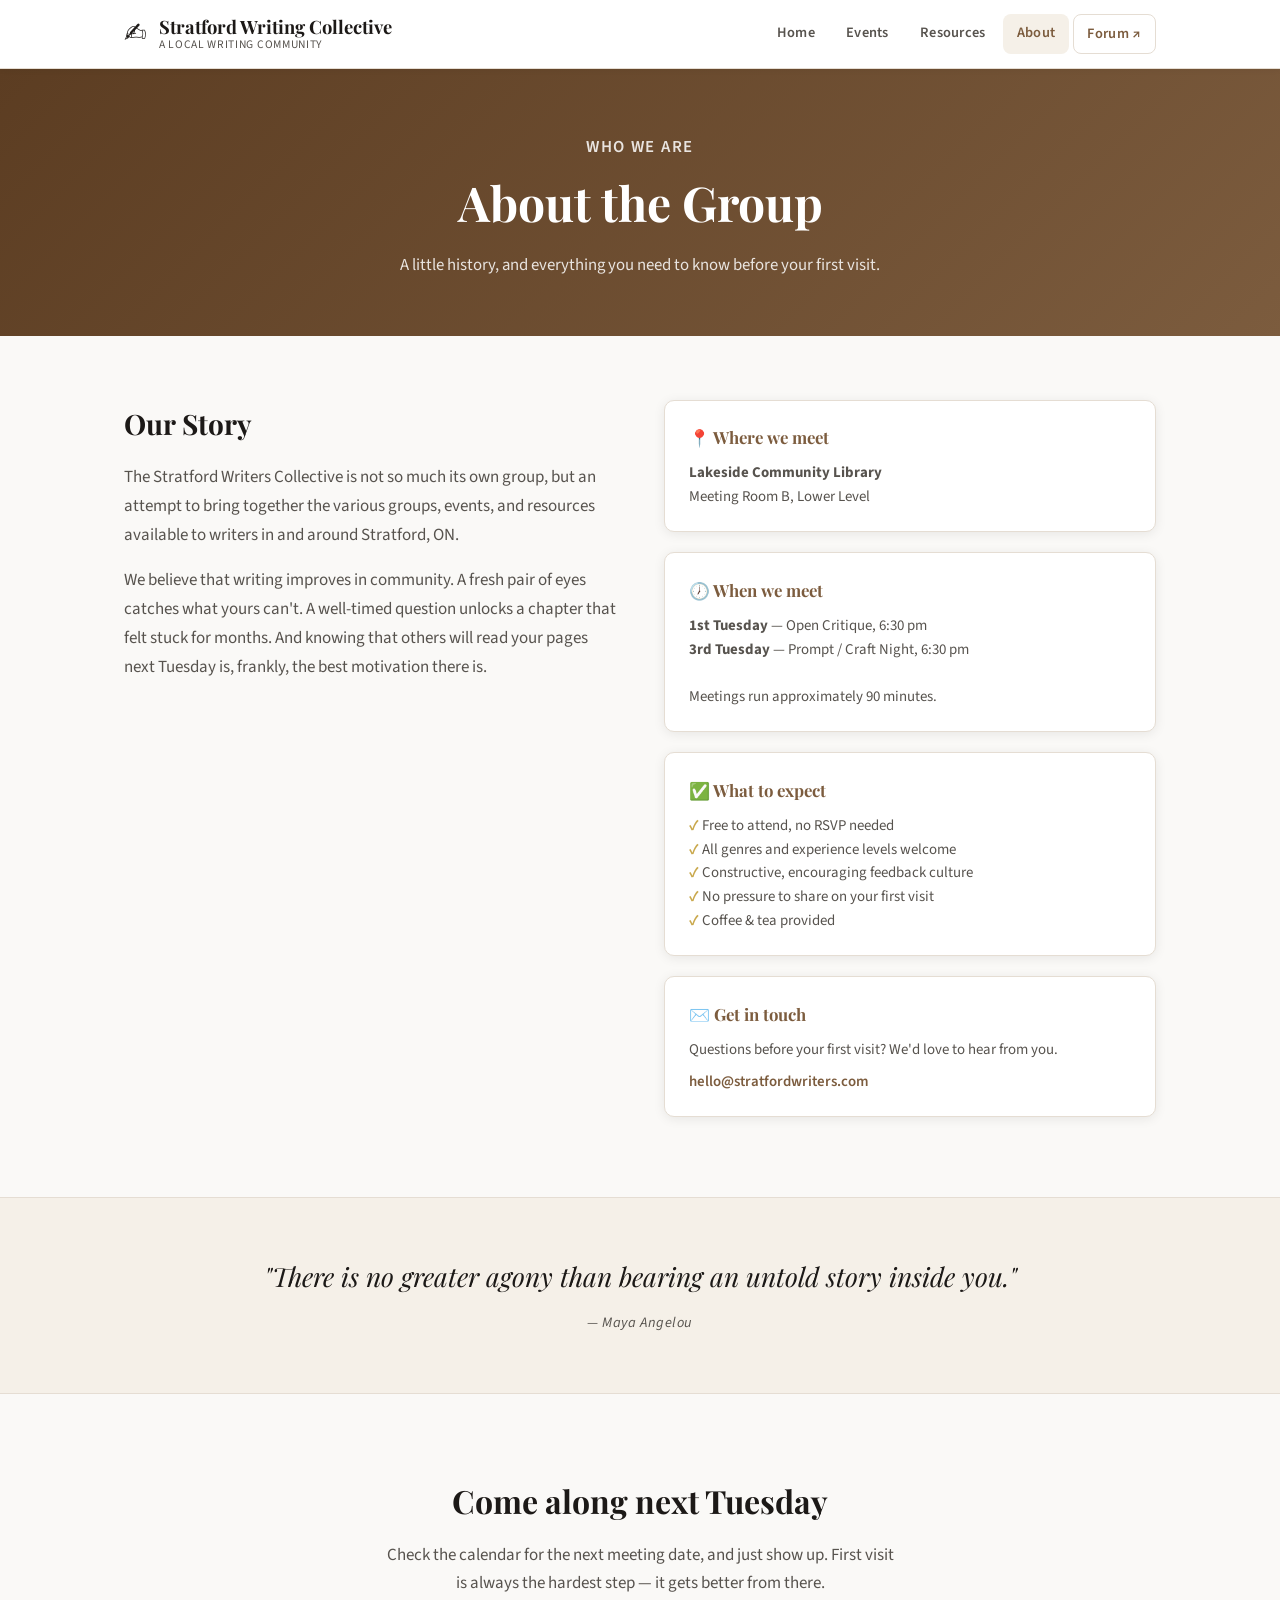
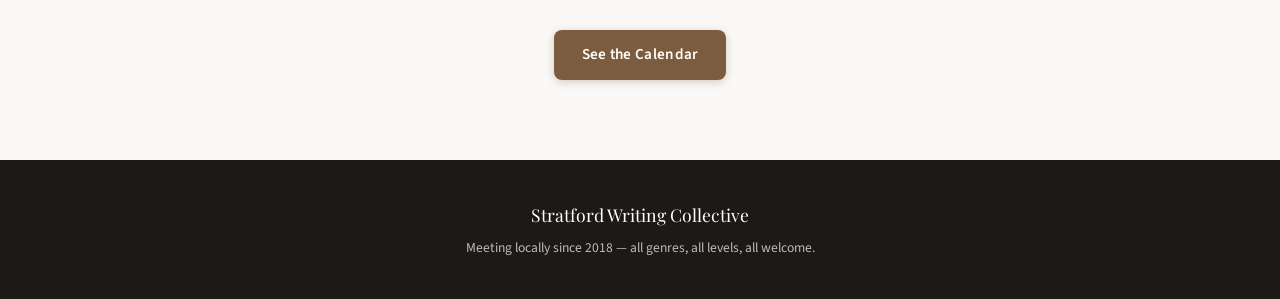
==== about.html @ 293e2f8a "Remove 'How our meetings work' section from about page Co-Authored-By: Claude Sonnet 4.6 <noreply@an" ====
<!DOCTYPE html>
<html lang="en">
<head>
  <meta charset="UTF-8" />
  <meta name="viewport" content="width=device-width, initial-scale=1.0" />
  <title>About — Stratford Writing Collective</title>
  <link rel="stylesheet" href="styles.css" />
  <link rel="preconnect" href="https://fonts.googleapis.com" />
  <link rel="preconnect" href="https://fonts.gstatic.com" crossorigin />
  <link href="https://fonts.googleapis.com/css2?family=Playfair+Display:ital,wght@0,400;0,700;1,400&family=Source+Sans+3:wght@300;400;600&display=swap" rel="stylesheet" />
</head>
<body>
  <header class="site-header">
    <div class="container">
      <div class="logo">
        <span class="logo-icon">✍</span>
        <div class="logo-text">
          <span class="logo-name">Stratford Writing Collective</span>
          <span class="logo-tagline">a local writing community</span>
        </div>
      </div>
      <nav class="main-nav">
        <a href="index.html" class="nav-link">Home</a>
        <a href="events.html" class="nav-link">Events</a>
        <a href="resources.html" class="nav-link">Resources</a>
        <a href="about.html" class="nav-link active">About</a>
        <a href="https://stratfordwritingcollective.discourse.group" class="nav-link nav-link-forum" target="_blank" rel="noopener">Forum ↗</a>
      </nav>
      <button class="nav-toggle" aria-label="Toggle navigation">&#9776;</button>
    </div>
  </header>

  <main>
    <div class="page-hero">
      <p class="section-label">Who we are</p>
      <h1>About the Group</h1>
      <p>A little history, and everything you need to know before your first visit.</p>
    </div>

    <section class="about-section">
      <div class="container">
        <div class="about-grid">

          <div class="about-prose">
            <h2>Our Story</h2>
            <p>The Stratford Writers Collective is not so much its own group, but an attempt to bring together the various groups, events, and resources available to writers in and around Stratford, ON.</p>
            <p>We believe that writing improves in community. A fresh pair of eyes catches what yours can't. A well-timed question unlocks a chapter that felt stuck for months. And knowing that others will read your pages next Tuesday is, frankly, the best motivation there is.</p>

          </div>

          <div class="about-sidebar">
            <div class="info-card">
              <h3>📍 Where we meet</h3>
              <p>
                <strong>Lakeside Community Library</strong><br />
                Meeting Room B, Lower Level
              </p>
            </div>

            <div class="info-card">
              <h3>🕖 When we meet</h3>
              <p>
                <strong>1st Tuesday</strong> — Open Critique, 6:30 pm<br />
                <strong>3rd Tuesday</strong> — Prompt / Craft Night, 6:30 pm<br />
                <br />
                Meetings run approximately 90 minutes.
              </p>
            </div>

            <div class="info-card">
              <h3>✅ What to expect</h3>
              <ul>
                <li>Free to attend, no RSVP needed</li>
                <li>All genres and experience levels welcome</li>
                <li>Constructive, encouraging feedback culture</li>
                <li>No pressure to share on your first visit</li>
                <li>Coffee &amp; tea provided</li>
              </ul>
            </div>

            <div class="info-card">
              <h3>✉️ Get in touch</h3>
              <p>Questions before your first visit? We'd love to hear from you.</p>
              <p style="margin-top:.5rem;">
                <a href="mailto:hello@stratfordwriters.com" style="color:var(--accent);font-weight:600;">
                  hello@stratfordwriters.com
                </a>
              </p>
            </div>
          </div>

        </div>
      </div>
    </section>

    <section class="quote-band">
      <div class="container">
        <blockquote>
          <p>"There is no greater agony than bearing an untold story inside you."</p>
          <cite>— Maya Angelou</cite>
        </blockquote>
      </div>
    </section>

    <section class="join-cta">
      <div class="container">
        <h2>Come along next Tuesday</h2>
        <p>Check the calendar for the next meeting date, and just show up. First visit is always the hardest step — it gets better from there.</p>
        <a href="events.html" class="btn btn-primary">See the Calendar</a>
      </div>
    </section>
  </main>

  <footer class="site-footer">
    <div class="container">
      <p class="footer-name">Stratford Writing Collective</p>
      <p class="footer-note">Meeting locally since 2018 &mdash; all genres, all levels, all welcome.</p>
    </div>
  </footer>

  <script src="nav.js"></script>
</body>
</html>
---- styles.css ----
/* ── Reset & base ───────────────────────────────────────── */
*, *::before, *::after { box-sizing: border-box; margin: 0; padding: 0; }

:root {
  --ink:        #1c1917;
  --ink-light:  #57534e;
  --paper:      #faf9f7;
  --paper-warm: #f5f0e8;
  --accent:     #7c5c3e;
  --accent-dk:  #5c3d22;
  --accent-lt:  #b08c6a;
  --gold:       #c9a84c;
  --border:     #e5ddd3;
  --white:      #ffffff;

  --font-serif: 'Playfair Display', Georgia, serif;
  --font-sans:  'Source Sans 3', system-ui, sans-serif;

  --radius:  8px;
  --shadow:  0 2px 12px rgba(0,0,0,.08);
  --shadow-lg: 0 8px 32px rgba(0,0,0,.12);
}

html { scroll-behavior: smooth; }

body {
  font-family: var(--font-sans);
  font-size: 1.0625rem;
  line-height: 1.7;
  color: var(--ink);
  background: var(--paper);
}

img { display: block; max-width: 100%; }
a  { color: var(--accent); text-decoration: none; }
a:hover { text-decoration: underline; }

.container {
  max-width: 1080px;
  margin: 0 auto;
  padding: 0 1.5rem;
}

/* ── Header / Nav ───────────────────────────────────────── */
.site-header {
  position: sticky;
  top: 0;
  z-index: 100;
  background: var(--white);
  border-bottom: 1px solid var(--border);
  box-shadow: 0 1px 6px rgba(0,0,0,.06);
}

.site-header .container {
  display: flex;
  align-items: center;
  justify-content: space-between;
  height: 68px;
  gap: 1.5rem;
}

.logo {
  display: flex;
  align-items: center;
  gap: .75rem;
  text-decoration: none;
}

.logo-icon { font-size: 1.7rem; }

.logo-text {
  display: flex;
  flex-direction: column;
  line-height: 1.2;
}

.logo-name {
  font-family: var(--font-serif);
  font-size: 1.15rem;
  font-weight: 700;
  color: var(--ink);
}

.logo-tagline {
  font-size: .72rem;
  letter-spacing: .06em;
  text-transform: uppercase;
  color: var(--ink-light);
}

.main-nav {
  display: flex;
  gap: .25rem;
}

.nav-link {
  font-size: .9rem;
  font-weight: 600;
  letter-spacing: .02em;
  color: var(--ink-light);
  padding: .45rem .85rem;
  border-radius: var(--radius);
  transition: color .15s, background .15s;
}

.nav-link:hover,
.nav-link.active {
  color: var(--accent);
  background: var(--paper-warm);
  text-decoration: none;
}

.nav-link-forum {
  color: var(--accent) !important;
  border: 1px solid var(--border);
}

.nav-link-forum:hover {
  background: var(--paper-warm);
  border-color: var(--accent-lt);
}

.nav-toggle {
  display: none;
  background: none;
  border: none;
  font-size: 1.5rem;
  cursor: pointer;
  color: var(--ink);
  padding: .25rem;
}

/* ── Buttons ────────────────────────────────────────────── */
.btn {
  display: inline-block;
  padding: .75rem 1.75rem;
  border-radius: var(--radius);
  font-family: var(--font-sans);
  font-size: .95rem;
  font-weight: 600;
  letter-spacing: .02em;
  cursor: pointer;
  transition: background .18s, color .18s, transform .12s, box-shadow .18s;
  text-decoration: none;
}

.btn:hover { transform: translateY(-1px); text-decoration: none; }

.btn-primary {
  background: var(--accent);
  color: var(--white);
  box-shadow: 0 2px 8px rgba(124,92,62,.3);
}

.btn-primary:hover {
  background: var(--accent-dk);
  box-shadow: 0 4px 14px rgba(124,92,62,.4);
}

.btn-outline {
  background: transparent;
  color: var(--white);
  border: 2px solid rgba(255,255,255,.7);
}

.btn-outline:hover {
  background: rgba(255,255,255,.12);
  border-color: var(--white);
}

/* ── Hero ───────────────────────────────────────────────── */
.hero {
  background:
    linear-gradient(135deg, rgba(28,25,23,.72) 0%, rgba(92,61,34,.6) 100%),
    url('https://images.unsplash.com/photo-1455390582262-044cdead277a?w=1400&auto=format&fit=crop&q=80')
    center/cover no-repeat;
  min-height: 520px;
  display: flex;
  align-items: center;
  padding: 5rem 1.5rem;
}

.hero-content {
  max-width: 640px;
  margin: 0 auto;
  text-align: center;
}

.hero-heading {
  font-family: var(--font-serif);
  font-size: clamp(2.4rem, 5vw, 3.8rem);
  font-weight: 700;
  color: var(--white);
  line-height: 1.15;
  margin-bottom: 1.1rem;
}

.hero-sub {
  font-size: 1.15rem;
  color: rgba(255,255,255,.88);
  margin-bottom: 2rem;
  font-weight: 300;
}

.hero-actions {
  display: flex;
  gap: 1rem;
  justify-content: center;
  flex-wrap: wrap;
}

/* ── Feature cards ──────────────────────────────────────── */
.features {
  padding: 5rem 0;
}

.feature-grid {
  display: grid;
  grid-template-columns: repeat(auto-fit, minmax(260px, 1fr));
  gap: 1.75rem;
}

.feature-card {
  background: var(--white);
  border: 1px solid var(--border);
  border-radius: 12px;
  padding: 2rem 1.75rem;
  box-shadow: var(--shadow);
  transition: box-shadow .2s, transform .2s;
}

.feature-card:hover {
  box-shadow: var(--shadow-lg);
  transform: translateY(-3px);
}

.feature-icon {
  font-size: 2rem;
  margin-bottom: 1rem;
}

.feature-card h3 {
  font-family: var(--font-serif);
  font-size: 1.3rem;
  margin-bottom: .6rem;
}

.feature-card p {
  color: var(--ink-light);
  font-size: .97rem;
  margin-bottom: 1.25rem;
}

.feature-link {
  font-size: .9rem;
  font-weight: 600;
  color: var(--accent);
}

/* ── Quote band ─────────────────────────────────────────── */
.quote-band {
  background: var(--paper-warm);
  border-top: 1px solid var(--border);
  border-bottom: 1px solid var(--border);
  padding: 3.5rem 1.5rem;
  text-align: center;
}

.quote-band blockquote p {
  font-family: var(--font-serif);
  font-size: clamp(1.25rem, 2.5vw, 1.65rem);
  font-style: italic;
  color: var(--ink);
  margin-bottom: .6rem;
}

.quote-band cite {
  font-size: .9rem;
  color: var(--ink-light);
  letter-spacing: .04em;
}

/* ── Join CTA ───────────────────────────────────────────── */
.join-cta {
  padding: 5rem 1.5rem;
  text-align: center;
}

.join-cta h2 {
  font-family: var(--font-serif);
  font-size: 2rem;
  margin-bottom: .75rem;
}

.join-cta p {
  color: var(--ink-light);
  max-width: 520px;
  margin: 0 auto 2rem;
}

/* ── Page hero (inner pages) ────────────────────────────── */
.page-hero {
  background: linear-gradient(135deg, var(--accent-dk) 0%, var(--accent) 100%);
  padding: 4rem 1.5rem 3.5rem;
  text-align: center;
}

.page-hero h1 {
  font-family: var(--font-serif);
  font-size: clamp(2rem, 4vw, 3rem);
  color: var(--white);
  margin-bottom: .5rem;
}

.page-hero p {
  color: rgba(255,255,255,.85);
  font-size: 1.05rem;
  max-width: 540px;
  margin: 0 auto;
}

/* ── Section headings ───────────────────────────────────── */
.section-label {
  font-size: .78rem;
  font-weight: 600;
  letter-spacing: .1em;
  text-transform: uppercase;
  color: var(--accent-lt);
  margin-bottom: .4rem;
}

/* ── Calendar page ──────────────────────────────────────── */
.calendar-section {
  padding: 3.5rem 0;
}

.calendar-intro {
  text-align: center;
  max-width: 600px;
  margin: 0 auto 2.5rem;
}

.calendar-intro h2 {
  font-family: var(--font-serif);
  font-size: 1.8rem;
  margin-bottom: .6rem;
}

.calendar-intro p { color: var(--ink-light); }

.calendar-embed-wrapper {
  background: var(--white);
  border: 1px solid var(--border);
  border-radius: 12px;
  overflow: hidden;
  box-shadow: var(--shadow);
}

.calendar-embed-wrapper iframe {
  display: block;
  width: 100%;
  height: 700px;
  border: none;
}

@media (max-width: 700px) {
  .calendar-embed-wrapper iframe {
    height: 500px;
  }
}

.calendar-placeholder {
  display: flex;
  flex-direction: column;
  align-items: center;
  justify-content: center;
  gap: 1rem;
  min-height: 400px;
  background: var(--paper-warm);
  padding: 2rem;
  text-align: center;
}

.calendar-placeholder .placeholder-icon { font-size: 3rem; }

.calendar-placeholder h3 {
  font-family: var(--font-serif);
  font-size: 1.3rem;
}

.calendar-placeholder p {
  color: var(--ink-light);
  max-width: 480px;
  font-size: .95rem;
}

.calendar-placeholder code {
  background: var(--border);
  padding: .15rem .4rem;
  border-radius: 4px;
  font-size: .85rem;
}

/* ── Resource filter ────────────────────────────────────── */
.resource-filter {
  display: flex;
  align-items: center;
  gap: 1rem;
  flex-wrap: wrap;
  margin-bottom: 2.5rem;
}

.filter-label {
  font-size: .85rem;
  font-weight: 600;
  color: var(--ink-light);
  text-transform: uppercase;
  letter-spacing: .06em;
  white-space: nowrap;
}

.filter-buttons {
  display: flex;
  flex-wrap: wrap;
  gap: .5rem;
}

.filter-btn {
  -webkit-appearance: none;
  appearance: none;
  display: inline-block;
  background: var(--white);
  border: 1px solid var(--border);
  border-radius: 999px;
  padding: .35rem .9rem;
  font-family: var(--font-sans);
  font-size: .82rem;
  font-weight: 600;
  color: var(--ink-light);
  cursor: pointer;
  line-height: 1.5;
  transition: background .15s, color .15s, border-color .15s;
}

.filter-btn:hover {
  border-color: var(--accent-lt);
  color: var(--accent);
}

.filter-btn.active {
  background: var(--accent);
  border-color: var(--accent);
  color: var(--white);
}

/* ── Resources page ─────────────────────────────────────── */
.resources-section {
  padding: 3.5rem 0 5rem;
}

.resource-group {
  margin-bottom: 3.5rem;
}

.resource-group h2 {
  font-family: var(--font-serif);
  font-size: 1.5rem;
  margin-bottom: 1.25rem;
  padding-bottom: .5rem;
  border-bottom: 2px solid var(--border);
}

.resource-list {
  display: grid;
  grid-template-columns: repeat(auto-fill, minmax(280px, 1fr));
  gap: 1rem;
}

.resource-card {
  background: var(--white);
  border: 1px solid var(--border);
  border-radius: 10px;
  padding: 1.25rem 1.4rem;
  box-shadow: var(--shadow);
  transition: box-shadow .18s, transform .18s;
  display: flex;
  flex-direction: column;
  gap: .35rem;
}

.resource-card:hover {
  box-shadow: var(--shadow-lg);
  transform: translateY(-2px);
}

.resource-card .res-tag {
  font-size: .72rem;
  font-weight: 600;
  letter-spacing: .07em;
  text-transform: uppercase;
  color: var(--accent-lt);
}

.resource-card h3 {
  font-family: var(--font-serif);
  font-size: 1.05rem;
  color: var(--ink);
}

.resource-card p {
  font-size: .9rem;
  color: var(--ink-light);
  flex: 1;
}

.resource-card a.res-link {
  font-size: .85rem;
  font-weight: 600;
  color: var(--accent);
  margin-top: .25rem;
}

/* ── About page ─────────────────────────────────────────── */
.about-section {
  padding: 4rem 0 5rem;
}

.about-grid {
  display: grid;
  grid-template-columns: 1fr 1fr;
  gap: 3rem;
  align-items: start;
}

.about-prose h2 {
  font-family: var(--font-serif);
  font-size: 1.75rem;
  margin-bottom: 1rem;
}

.about-prose p {
  color: var(--ink-light);
  margin-bottom: 1rem;
}

.about-prose p:last-child { margin-bottom: 0; }

.about-sidebar {
  display: flex;
  flex-direction: column;
  gap: 1.25rem;
}

.info-card {
  background: var(--white);
  border: 1px solid var(--border);
  border-radius: 10px;
  padding: 1.4rem 1.5rem;
  box-shadow: var(--shadow);
}

.info-card h3 {
  font-family: var(--font-serif);
  font-size: 1.05rem;
  margin-bottom: .6rem;
  color: var(--accent);
}

.info-card p, .info-card li {
  font-size: .93rem;
  color: var(--ink-light);
  line-height: 1.6;
}

.info-card ul {
  list-style: none;
  padding: 0;
}

.info-card li::before {
  content: '✓ ';
  color: var(--gold);
  font-weight: 700;
}

/* ── Footer ─────────────────────────────────────────────── */
.site-footer {
  background: var(--ink);
  color: rgba(255,255,255,.7);
  text-align: center;
  padding: 2.5rem 1.5rem;
}

.footer-name {
  font-family: var(--font-serif);
  font-size: 1.1rem;
  color: var(--white);
  margin-bottom: .35rem;
}

.footer-note {
  font-size: .85rem;
}

/* ── Responsive ─────────────────────────────────────────── */
@media (max-width: 700px) {
  .main-nav { display: none; flex-direction: column; }
  .main-nav.open { display: flex; }
  .nav-toggle { display: block; }

  .site-header .container { flex-wrap: wrap; height: auto; padding: .9rem 1.25rem; }
  .main-nav { width: 100%; border-top: 1px solid var(--border); padding: .5rem 0 .75rem; gap: .1rem; }
  .nav-link { width: 100%; }

  .about-grid { grid-template-columns: 1fr; }

  .hero { min-height: 420px; }
}
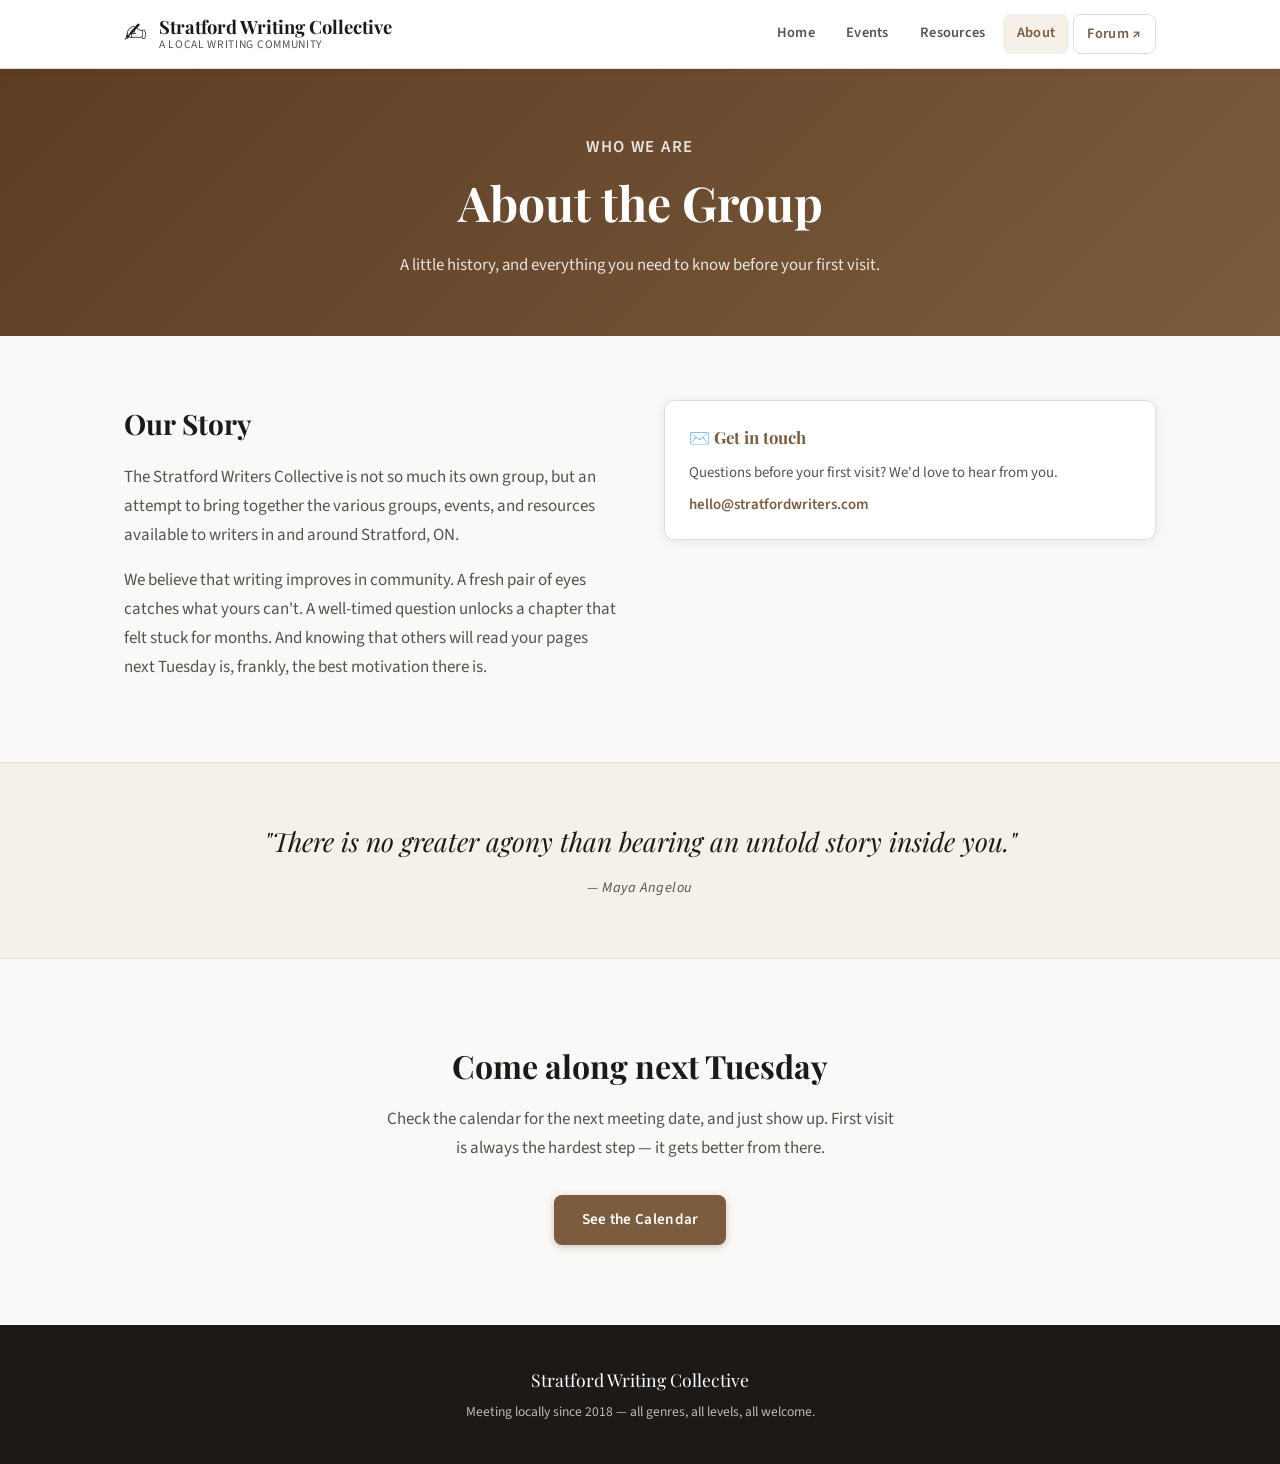
==== commit 040a3935: "Remove where/when/what to expect cards from about page Co-Authored-By: Claude Sonnet 4.6 <noreply@an" ====
--- a/about.html
+++ b/about.html
@@ -49,34 +49,6 @@
           </div>
 
           <div class="about-sidebar">
-            <div class="info-card">
-              <h3>📍 Where we meet</h3>
-              <p>
-                <strong>Lakeside Community Library</strong><br />
-                Meeting Room B, Lower Level
-              </p>
-            </div>
-
-            <div class="info-card">
-              <h3>🕖 When we meet</h3>
-              <p>
-                <strong>1st Tuesday</strong> — Open Critique, 6:30 pm<br />
-                <strong>3rd Tuesday</strong> — Prompt / Craft Night, 6:30 pm<br />
-                <br />
-                Meetings run approximately 90 minutes.
-              </p>
-            </div>
-
-            <div class="info-card">
-              <h3>✅ What to expect</h3>
-              <ul>
-                <li>Free to attend, no RSVP needed</li>
-                <li>All genres and experience levels welcome</li>
-                <li>Constructive, encouraging feedback culture</li>
-                <li>No pressure to share on your first visit</li>
-                <li>Coffee &amp; tea provided</li>
-              </ul>
-            </div>
 
             <div class="info-card">
               <h3>✉️ Get in touch</h3>
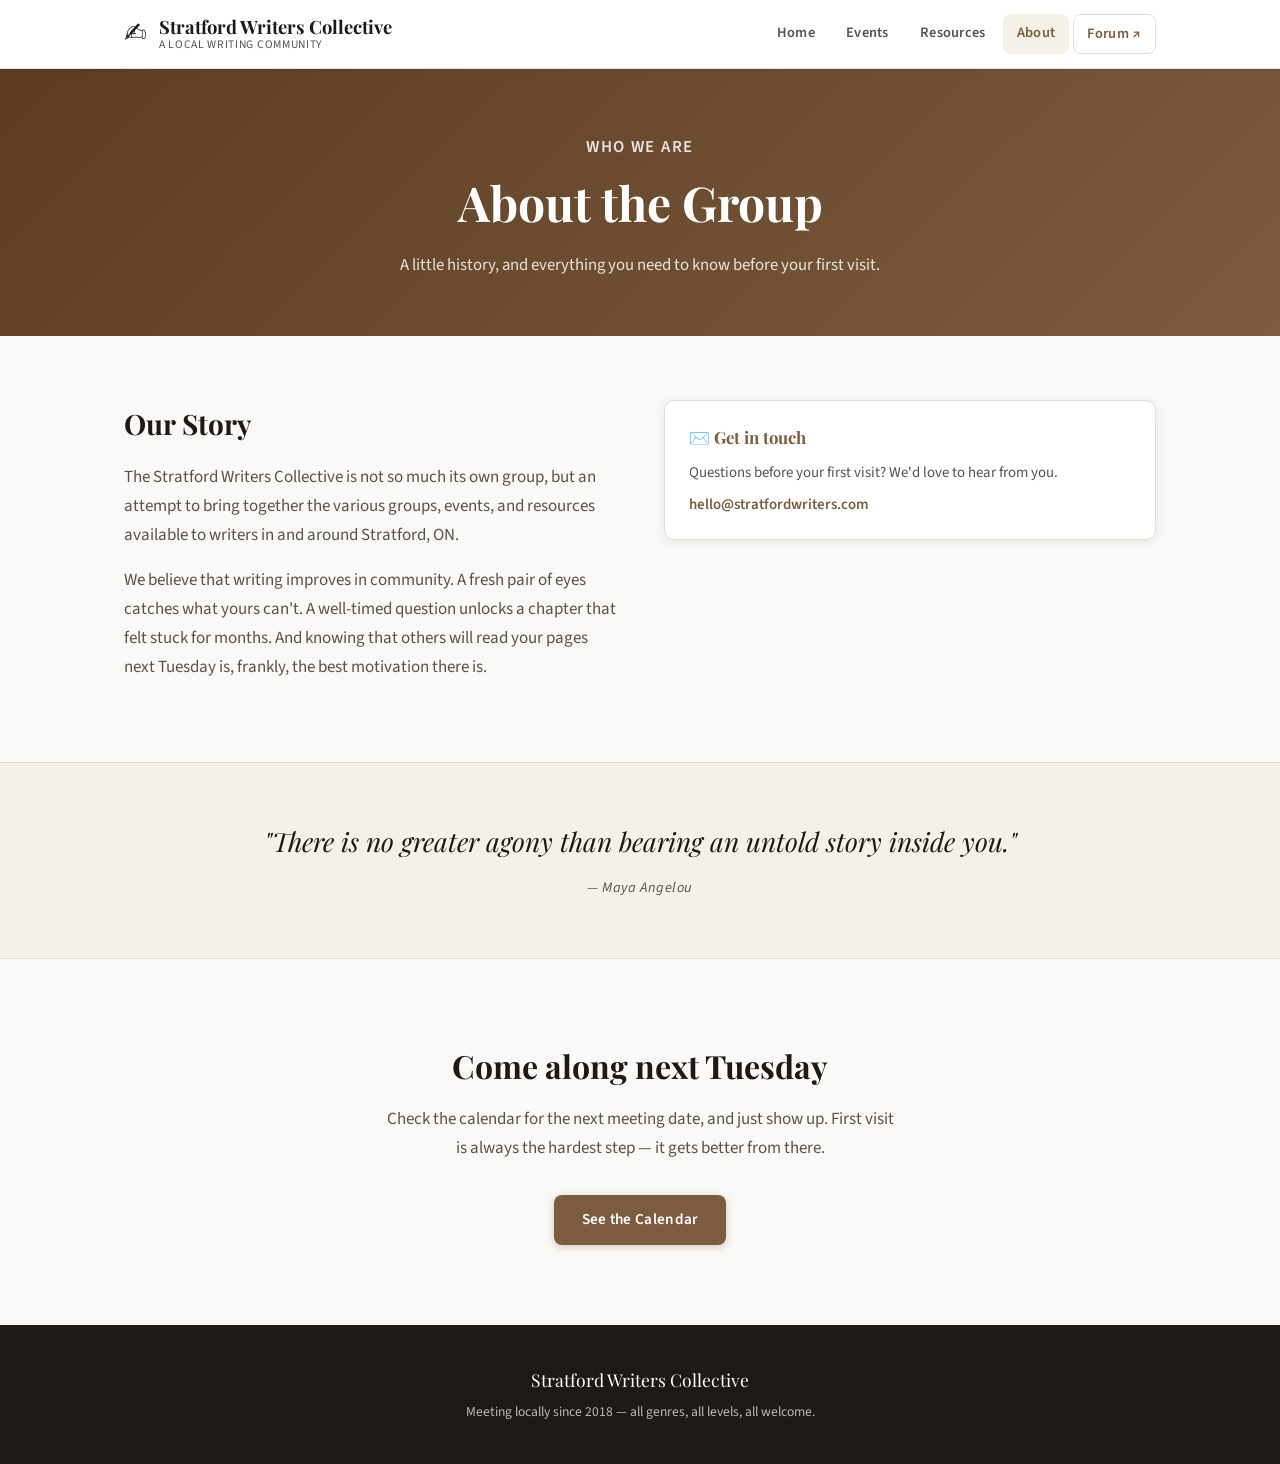
==== commit 5fd81ae5: "Rename Stratford Writing Collective to Stratford Writers Collective Co-Authored-By: Claude Sonnet 4." ====
--- a/about.html
+++ b/about.html
@@ -3,7 +3,7 @@
 <head>
   <meta charset="UTF-8" />
   <meta name="viewport" content="width=device-width, initial-scale=1.0" />
-  <title>About — Stratford Writing Collective</title>
+  <title>About — Stratford Writers Collective</title>
   <link rel="stylesheet" href="styles.css" />
   <link rel="preconnect" href="https://fonts.googleapis.com" />
   <link rel="preconnect" href="https://fonts.gstatic.com" crossorigin />
@@ -15,7 +15,7 @@
       <div class="logo">
         <span class="logo-icon">✍</span>
         <div class="logo-text">
-          <span class="logo-name">Stratford Writing Collective</span>
+          <span class="logo-name">Stratford Writers Collective</span>
           <span class="logo-tagline">a local writing community</span>
         </div>
       </div>
@@ -85,7 +85,7 @@
 
   <footer class="site-footer">
     <div class="container">
-      <p class="footer-name">Stratford Writing Collective</p>
+      <p class="footer-name">Stratford Writers Collective</p>
       <p class="footer-note">Meeting locally since 2018 &mdash; all genres, all levels, all welcome.</p>
     </div>
   </footer>
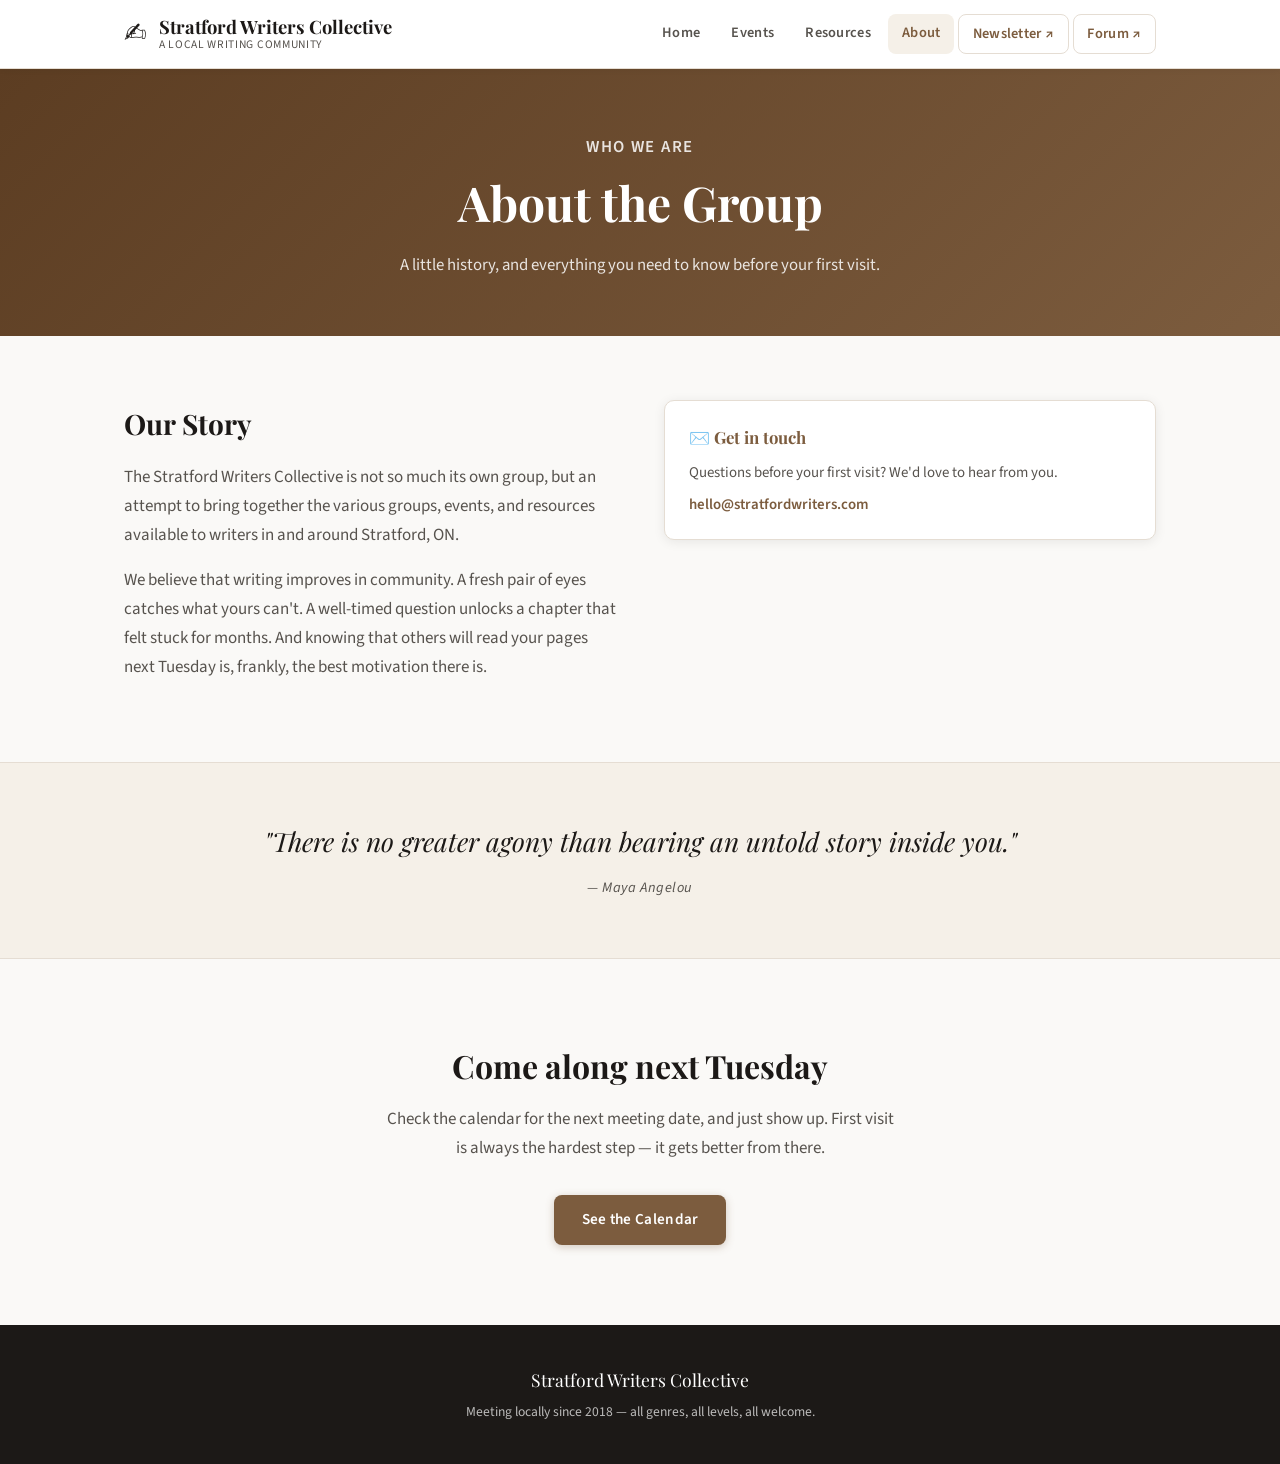
==== commit d01b3a06: "Add Newsletter nav link to all pages Co-Authored-By: Claude Sonnet 4.6 <noreply@anthropic.com>" ====
--- a/about.html
+++ b/about.html
@@ -4,6 +4,11 @@
   <meta charset="UTF-8" />
   <meta name="viewport" content="width=device-width, initial-scale=1.0" />
   <title>About — Stratford Writers Collective</title>
+  <link rel="icon" type="image/png" href="/favicon-96x96.png" sizes="96x96" />
+  <link rel="shortcut icon" href="/favicon.ico" />
+  <link rel="apple-touch-icon" sizes="180x180" href="/apple-touch-icon.png" />
+  <meta name="apple-mobile-web-app-title" content="Stratford Writers Collective" />
+  <link rel="manifest" href="/site.webmanifest" />
   <link rel="stylesheet" href="styles.css" />
   <link rel="preconnect" href="https://fonts.googleapis.com" />
   <link rel="preconnect" href="https://fonts.gstatic.com" crossorigin />
@@ -24,6 +29,7 @@
         <a href="events.html" class="nav-link">Events</a>
         <a href="resources.html" class="nav-link">Resources</a>
         <a href="about.html" class="nav-link active">About</a>
+        <a href="https://stratfordwriterscollective.beehiiv.com/" class="nav-link nav-link-forum" target="_blank" rel="noopener">Newsletter ↗</a>
         <a href="https://stratfordwritingcollective.discourse.group" class="nav-link nav-link-forum" target="_blank" rel="noopener">Forum ↗</a>
       </nav>
       <button class="nav-toggle" aria-label="Toggle navigation">&#9776;</button>
--- a/styles.css
+++ b/styles.css
@@ -401,6 +401,25 @@
   font-size: .85rem;
 }
 
+/* ── Newsletter section ─────────────────────────────────── */
+.newsletter-section {
+  background: #faf9f7;
+  padding: 3.5rem 1.5rem;
+  text-align: center;
+}
+
+.newsletter-inner {
+  max-width: 560px;
+  margin: 0 auto;
+}
+
+.newsletter-heading {
+  font-family: var(--font-serif);
+  font-size: 1.8rem;
+  color: var(--ink);
+  margin-bottom: 1.5rem;
+}
+
 /* ── Resource filter ────────────────────────────────────── */
 .resource-filter {
   display: flex;
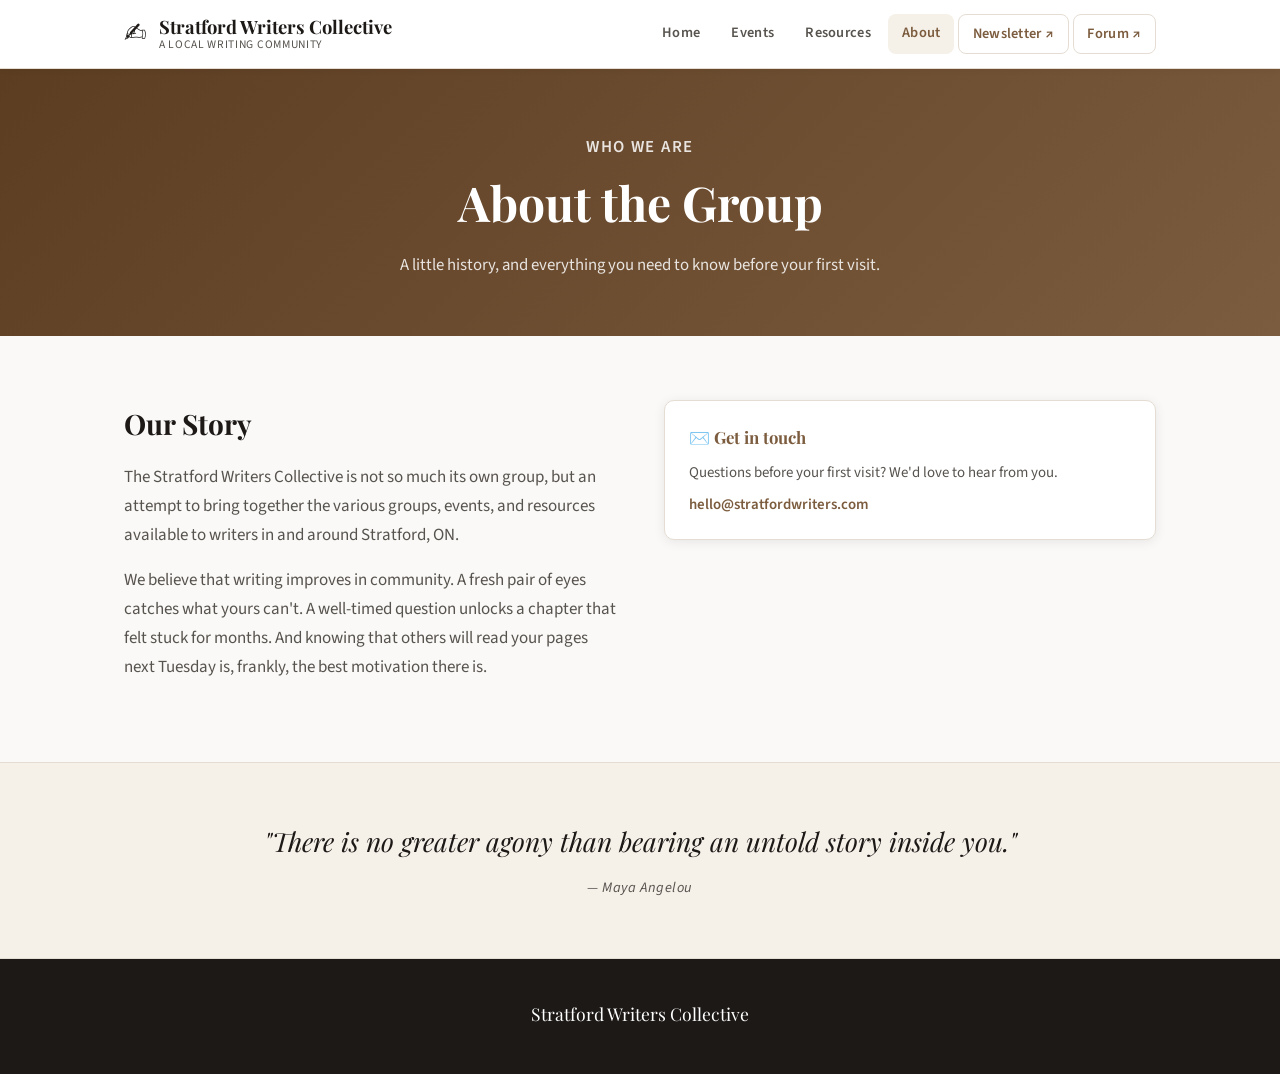
==== commit eb47646f: "Add Podcasts section to resources; apply batch of pending page updates - resources.html: add new Pod" ====
--- a/about.html
+++ b/about.html
@@ -80,19 +80,11 @@
       </div>
     </section>
 
-    <section class="join-cta">
-      <div class="container">
-        <h2>Come along next Tuesday</h2>
-        <p>Check the calendar for the next meeting date, and just show up. First visit is always the hardest step — it gets better from there.</p>
-        <a href="events.html" class="btn btn-primary">See the Calendar</a>
-      </div>
-    </section>
   </main>
 
   <footer class="site-footer">
     <div class="container">
       <p class="footer-name">Stratford Writers Collective</p>
-      <p class="footer-note">Meeting locally since 2018 &mdash; all genres, all levels, all welcome.</p>
     </div>
   </footer>
 
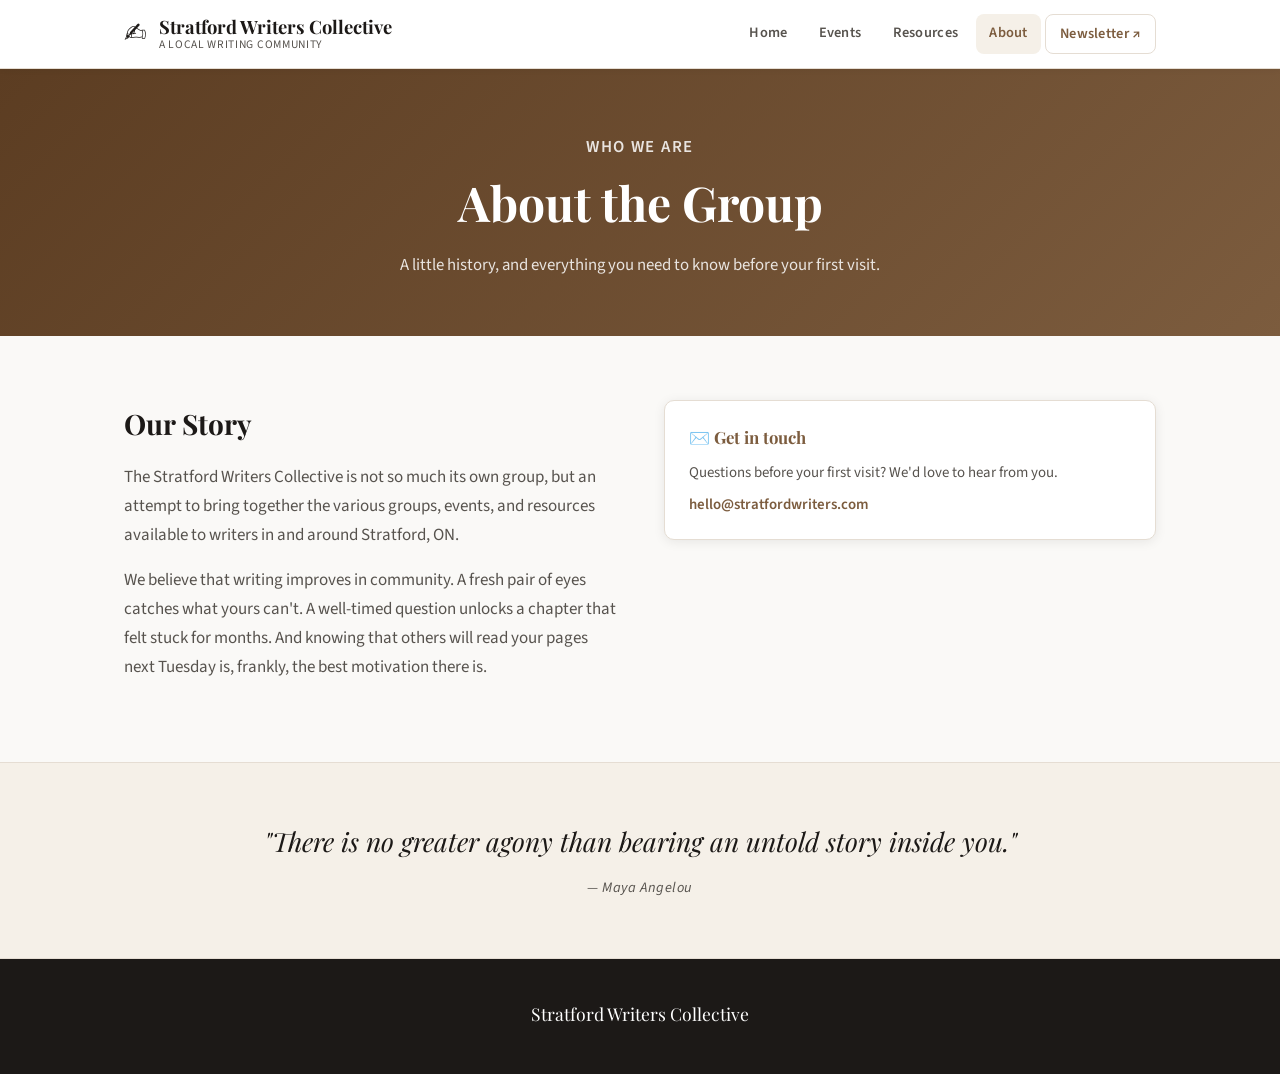
==== commit 3662e50c: "Add files via upload" ====
--- a/about.html
+++ b/about.html
@@ -30,7 +30,6 @@
         <a href="resources.html" class="nav-link">Resources</a>
         <a href="about.html" class="nav-link active">About</a>
         <a href="https://stratfordwriterscollective.beehiiv.com/" class="nav-link nav-link-forum" target="_blank" rel="noopener">Newsletter ↗</a>
-        <a href="https://stratfordwritingcollective.discourse.group" class="nav-link nav-link-forum" target="_blank" rel="noopener">Forum ↗</a>
       </nav>
       <button class="nav-toggle" aria-label="Toggle navigation">&#9776;</button>
     </div>
@@ -89,5 +88,6 @@
   </footer>
 
   <script src="nav.js"></script>
+  <script data-name="BMC-Widget" data-cfasync="false" src="https://cdnjs.buymeacoffee.com/1.0.0/widget.prod.min.js" data-id="stratfordwriterscol" data-description="Support me on Buy me a coffee!" data-message="" data-color="#5F7FFF" data-position="Right" data-x_margin="18" data-y_margin="18"></script>
 </body>
 </html>
